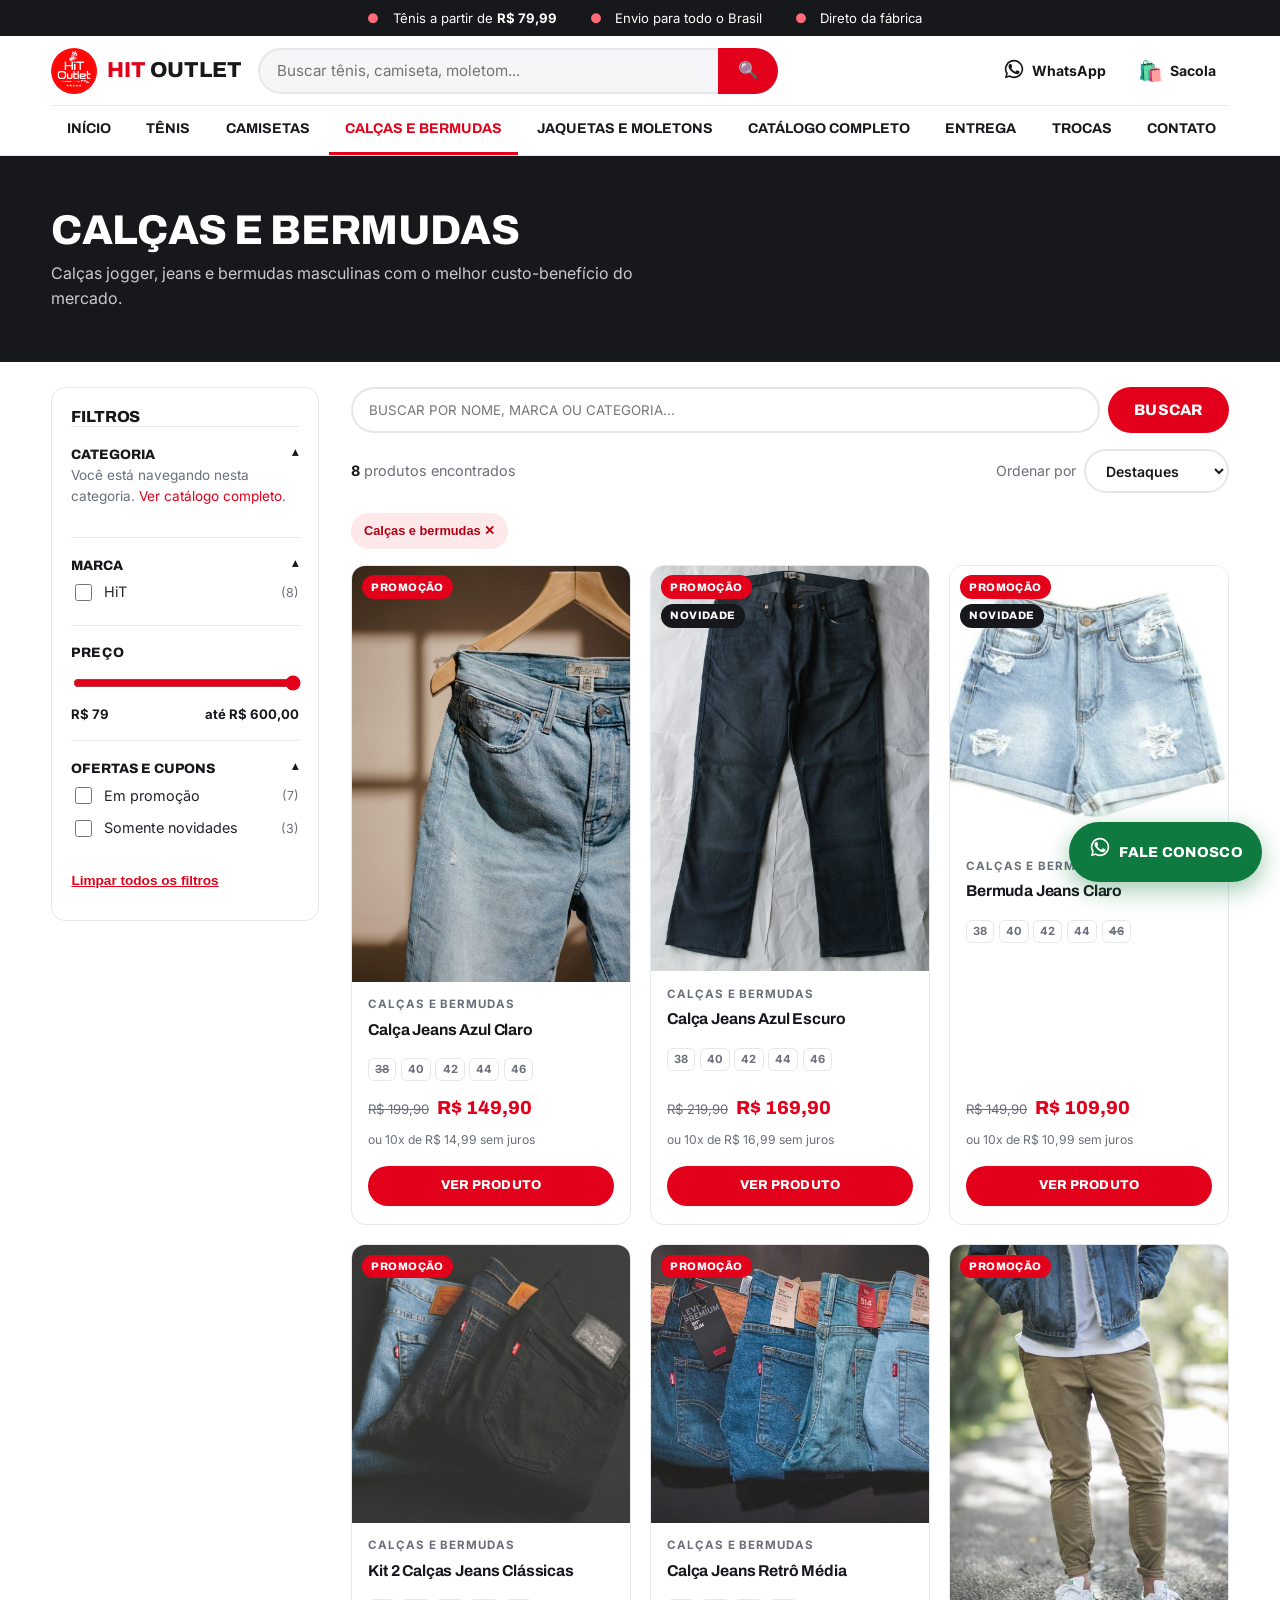
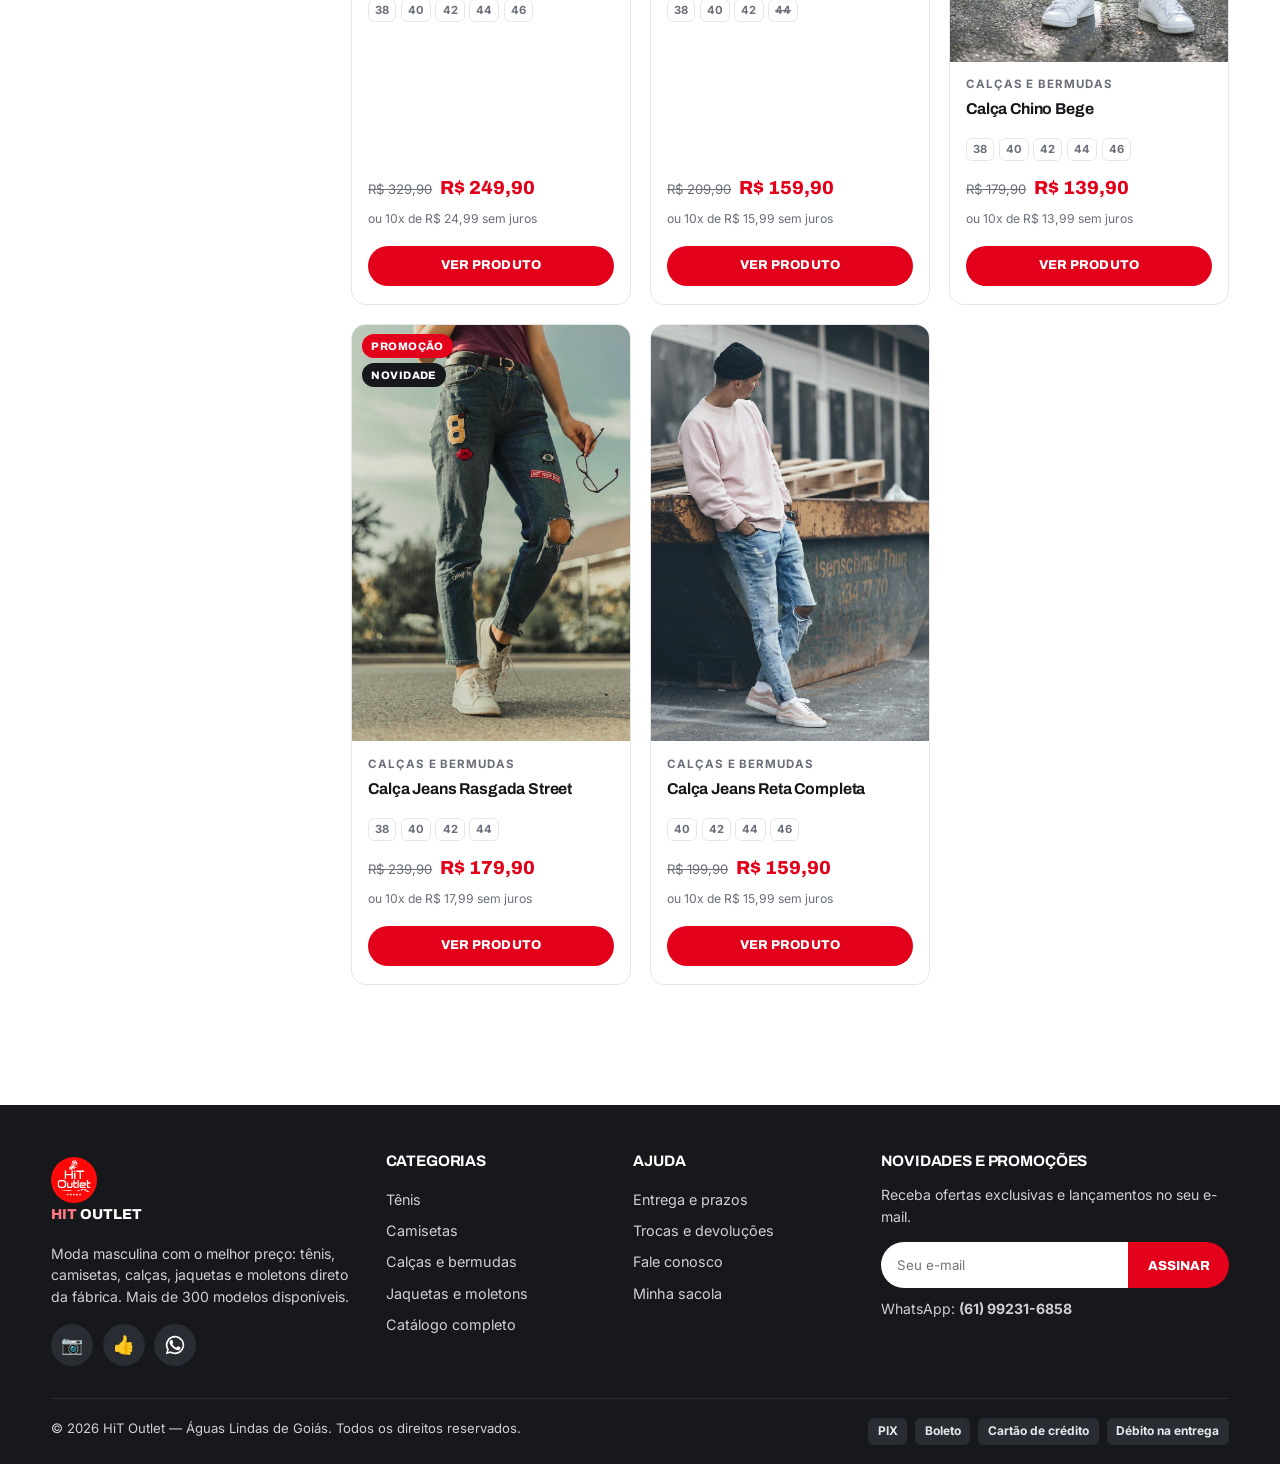
==== calcas-bermudas.html @ 2609c158 "HiT Outlet - site estatico completo (home, catalogo, produto, sacola, checkout, contenidos)" ====
﻿<!DOCTYPE html>
<html lang="pt-BR">
<head>
  <meta charset="UTF-8">
  <meta name="viewport" content="width=device-width, initial-scale=1">
  <title>Calças e bermudas — HiT Outlet</title>
  <meta name="description" content="Catálogo completo da HiT Outlet: tênis, camisetas, calças, jaquetas e moletons masculinos com preços de outlet. Filtre por categoria, marca e preço.">
  <link rel="icon" type="image/png" href="assets/img/marca/favicon.png">
  <link rel="preconnect" href="https://fonts.googleapis.com">
  <link rel="preconnect" href="https://fonts.gstatic.com" crossorigin>
  <link href="https://fonts.googleapis.com/css2?family=Archivo:wght@600;700;800;900&family=Inter:wght@400;500;600;700;800&display=swap" rel="stylesheet">
  <link rel="stylesheet" href="css/style.css">
</head>
<body data-pagina="cat-calcas" data-categoria="calcas">

  <div id="cabecalho-site"></div>

  <main>
    <div class="cabecalho-pagina">
      <div class="container">
        <h1>Calças e bermudas</h1>
        <p>Calças jogger, jeans e bermudas masculinas com o melhor custo-benefício do mercado.</p>
      </div>
    </div>

    <div class="secao" style="padding-top:1.6rem">
      <div class="container pagina-catalogo">

        <!-- ============ FILTROS ============ -->
        <aside class="filtros-coluna" id="filtros-coluna" aria-label="Filtros de produtos">
          <div class="filtros">
            <div class="linha-flex" style="justify-content:space-between">
              <h2 style="margin:0">Filtros</h2>
              <button class="btn btn-mini btn-contorno fecha-filtros" id="btn-fechar-filtros" style="display:none">✕ Fechar</button>
            </div>

            <div class="grupo-filtro">
              <button class="btn-toggle-filtro" data-alvo="filtro-categorias-wrap" aria-expanded="true">
                Categoria <span class="seta">▾</span>
              </button>
              <div class="filtro-aberto mostrar" id="filtro-categorias-wrap">
                <p class="texto-pequeno texto-suave">Você está navegando nesta categoria. <a href="catalogo.html">Ver catálogo completo</a>.</p>
              </div>
            </div>

            <div class="grupo-filtro">
              <button class="btn-toggle-filtro" data-alvo="filtro-marcas-wrap" aria-expanded="true">
                Marca <span class="seta">▾</span>
              </button>
              <div class="filtro-aberto mostrar" id="filtro-marcas-wrap">
                <div id="filtro-marcas"></div>
              </div>
            </div>

            <div class="grupo-filtro">
              <div class="titulo-grupo">Preço</div>
              <label class="somente-leitor" for="filtro-faixa">Preço máximo</label>
              <input type="range" id="filtro-faixa" min="79" max="600" step="10">
              <div class="faixa-preco-valores">
                <span>R$ 79</span>
                <span id="faixa-valor"></span>
              </div>
            </div>

            <div class="grupo-filtro">
              <button class="btn-toggle-filtro" data-alvo="filtro-cupons-wrap" aria-expanded="true">
                Ofertas e cupons <span class="seta">▾</span>
              </button>
              <div class="filtro-aberto mostrar" id="filtro-cupons-wrap">
                <div id="filtro-cupons"></div>
              </div>
            </div>

            <button class="limpar-filtros" id="btn-limpar-filtros">Limpar todos os filtros</button>
          </div>
        </aside>

        <!-- ============ RESULTADOS ============ -->
        <section>
          <form class="cupom-linha" id="form-busca-topo" style="margin:0 0 1rem" role="search">
            <label class="somente-leitor" for="busca-topo">Buscar no catálogo</label>
            <input type="search" id="busca-topo" placeholder="Buscar por nome, marca ou categoria...">
            <button class="btn btn-primario" type="submit">Buscar</button>
          </form>

          <div class="barra-catalogo">
            <span class="contagem-resultados" id="contagem-resultados"></span>
            <div class="linha-flex">
              <button class="btn btn-mini btn-contorno btn-filtros-mobile" id="btn-filtros-mobile">⚙ Filtros</button>
              <label class="seletor-ordenacao">
                Ordenar por
                <select id="ordenacao" aria-label="Ordenar produtos">
                  <option value="relevancia">Destaques</option>
                  <option value="menor-preco">Menor preço</option>
                  <option value="maior-preco">Maior preço</option>
                  <option value="novidades">Novidades</option>
                  <option value="nome">Nome (A–Z)</option>
                </select>
              </label>
            </div>
          </div>

          <div class="chips-ativos" id="chips-ativos" style="display:none"></div>
          <div class="grade-produtos" id="grade-resultados"></div>
        </section>

      </div>
    </div>
  </main>

  <footer id="rodape-site"></footer>

  <script src="assets/js/data.js"></script>
  <script src="assets/js/main.js"></script>
  <script src="assets/js/catalogo.js"></script>
  
</body>
</html>
---- css/style.css ----
/* =========================================================
   HiT Outlet — folha de estilo principal
   Identidade: vermelho vibrante (ação/oferta) + branco + grafite
   ========================================================= */

:root {
  --vermelho: #e2001a;
  --vermelho-escuro: #b30014;
  --vermelho-claro: #fde8ea;
  --grafite: #17181c;
  --grafite-2: #2a2c33;
  --texto: #23252c;
  --texto-suave: #6b6f7b;
  --linha: #e6e7eb;
  --fundo: #f6f6f8;
  --branco: #ffffff;
  --amarelo: #f5a623;
  --verde: #0e7a3f;
  --raio: 14px;
  --raio-g: 22px;
  --sombra: 0 6px 24px rgba(23, 24, 28, .08);
  --sombra-alta: 0 14px 40px rgba(23, 24, 28, .16);
  --max: 1200px;
  --fonte: 'Inter', system-ui, -apple-system, 'Segoe UI', Roboto, Arial, sans-serif;
  --fonte-titulo: 'Archivo', 'Inter', system-ui, sans-serif;
}

* { box-sizing: border-box; }

html { scroll-behavior: smooth; }

body {
  margin: 0;
  font-family: var(--fonte);
  color: var(--texto);
  background: var(--branco);
  font-size: 16px;
  line-height: 1.55;
  -webkit-font-smoothing: antialiased;
}

img { max-width: 100%; display: block; }

a { color: var(--vermelho); text-decoration: none; }
a:hover { text-decoration: underline; }

h1, h2, h3, h4 {
  font-family: var(--fonte-titulo);
  color: var(--grafite);
  line-height: 1.15;
  margin: 0 0 .5em;
  letter-spacing: -.01em;
}

h1 { font-size: clamp(1.7rem, 4vw, 2.6rem); font-weight: 800; text-transform: uppercase; }
h2 { font-size: clamp(1.3rem, 3vw, 1.8rem); font-weight: 800; text-transform: uppercase; }
h3 { font-size: 1.1rem; font-weight: 700; }

p { margin: 0 0 1em; }

.container { width: min(var(--max), 92%); margin-inline: auto; }

.somente-leitor {
  position: absolute; width: 1px; height: 1px;
  padding: 0; margin: -1px; overflow: hidden;
  clip: rect(0 0 0 0); white-space: nowrap; border: 0;
}

:focus-visible {
  outline: 3px solid var(--vermelho);
  outline-offset: 2px;
  border-radius: 4px;
}

/* ---------- botões ---------- */
.btn {
  display: inline-flex; align-items: center; justify-content: center; gap: .5rem;
  padding: .8rem 1.5rem;
  border: 2px solid transparent;
  border-radius: 999px;
  font-weight: 800;
  font-family: var(--fonte-titulo);
  font-size: .95rem;
  text-transform: uppercase;
  letter-spacing: .02em;
  cursor: pointer;
  transition: background .15s ease, color .15s ease, border-color .15s ease, transform .1s ease;
  text-decoration: none;
  min-height: 46px;
}
.btn:hover { text-decoration: none; }
.btn:active { transform: translateY(1px); }

.btn-primario { background: var(--vermelho); color: #fff; }
.btn-primario:hover { background: var(--vermelho-escuro); color: #fff; }

.btn-escuro { background: var(--grafite); color: #fff; }
.btn-escuro:hover { background: var(--grafite-2); color: #fff; }

.btn-contorno { background: transparent; color: var(--grafite); border-color: var(--grafite); }
.btn-contorno:hover { background: var(--grafite); color: #fff; }

.btn-branco { background: #fff; color: var(--grafite); }
.btn-branco:hover { background: var(--vermelho); color: #fff; }

.btn-largo { width: 100%; }

.btn-mini {
  padding: .45rem .9rem; font-size: .8rem; min-height: 40px;
}

.btn[disabled], .btn.desabilitado {
  opacity: .45; cursor: not-allowed; pointer-events: none;
}

/* ---------- faixa de avisos ---------- */
.faixa-topo {
  background: var(--grafite);
  color: #fff;
  font-size: .82rem;
  text-align: center;
  padding: .5rem 1rem;
}
.faixa-topo span { margin-inline: .6rem; }
.faixa-topo .ponto { color: #ff6b76; font-weight: 800; }

/* ---------- cabeçalho ---------- */
.cabecalho {
  position: sticky; top: 0; z-index: 60;
  background: #fff;
  border-bottom: 1px solid var(--linha);
}
.cabecalho-linha {
  display: flex; align-items: center; gap: 1rem;
  padding: .7rem 0;
}
.marca {
  display: flex; align-items: center; gap: .6rem;
  font-family: var(--fonte-titulo);
  font-weight: 800; font-size: 1.35rem;
  color: var(--grafite);
  text-transform: uppercase;
  white-space: nowrap;
  text-decoration: none;
}
.marca:hover { text-decoration: none; }
.marca img { width: 46px; height: 46px; }
.marca .marca-hit { color: var(--vermelho); }

.barra-busca {
  flex: 1;
  display: flex;
  max-width: 520px;
  position: relative;
}
.barra-busca input {
  flex: 1;
  border: 2px solid var(--linha);
  border-right: none;
  border-radius: 999px 0 0 999px;
  padding: .65rem 1.1rem;
  font-size: .95rem;
  font-family: var(--fonte);
  background: var(--fundo);
  min-height: 46px;
}
.barra-busca input:focus { outline: none; border-color: var(--grafite); background: #fff; }
.barra-busca button {
  border: none;
  background: var(--vermelho);
  color: #fff;
  border-radius: 0 999px 999px 0;
  padding: 0 1.2rem;
  cursor: pointer;
  font-size: 1.05rem;
  min-width: 52px;
}
.barra-busca button:hover { background: var(--vermelho-escuro); }

.acoes-topo { display: flex; align-items: center; gap: .4rem; margin-left: auto; }
.acao-topo {
  display: inline-flex; align-items: center; gap: .45rem;
  padding: .5rem .8rem;
  border-radius: 999px;
  color: var(--grafite);
  font-weight: 700;
  font-size: .88rem;
  text-decoration: none;
  position: relative;
  min-height: 46px;
}
.acao-topo:hover { background: var(--fundo); text-decoration: none; }
.acao-topo .icone { font-size: 1.25rem; line-height: 1; }
.badge-contador {
  position: absolute; top: 1px; right: 2px;
  background: var(--vermelho);
  color: #fff;
  font-size: .68rem;
  font-weight: 800;
  min-width: 19px; height: 19px;
  border-radius: 999px;
  display: inline-flex; align-items: center; justify-content: center;
  padding: 0 4px;
  border: 2px solid #fff;
}

.menu-principal {
  display: flex;
  gap: .2rem;
  align-items: center;
  border-top: 1px solid var(--linha);
  overflow-x: auto;
  scrollbar-width: none;
}
.menu-principal::-webkit-scrollbar { display: none; }
.menu-principal a {
  padding: .75rem 1rem;
  color: var(--grafite);
  font-family: var(--fonte-titulo);
  font-weight: 700;
  font-size: .88rem;
  text-transform: uppercase;
  white-space: nowrap;
  text-decoration: none;
  border-bottom: 3px solid transparent;
}
.menu-principal a:hover { color: var(--vermelho); }
.menu-principal a.ativo { color: var(--vermelho); border-bottom-color: var(--vermelho); }

.btn-menu-mobile { display: none; }

/* ---------- painel de sugestões ---------- */
.sugestoes-painel {
  position: absolute;
  top: calc(100% + 6px); left: 0; right: 0;
  background: #fff;
  border: 1px solid var(--linha);
  border-radius: var(--raio);
  box-shadow: var(--sombra-alta);
  overflow: hidden;
  z-index: 80;
}
.sugestoes-painel button {
  display: flex; align-items: center; gap: .8rem;
  width: 100%;
  border: none; background: none;
  padding: .6rem .9rem;
  text-align: left;
  cursor: pointer;
  font-family: var(--fonte);
  font-size: .9rem;
  border-bottom: 1px solid var(--linha);
}
.sugestoes-painel button:last-child { border-bottom: none; }
.sugestoes-painel button:hover, .sugestoes-painel button.focado { background: var(--fundo); }
.sugestoes-painel img { width: 42px; height: 42px; object-fit: cover; border-radius: 8px; }
.sugestoes-painel .sug-preco { margin-left: auto; font-weight: 800; color: var(--vermelho); }
.sugestoes-painel .sug-vazio { padding: 1rem; color: var(--texto-suave); font-size: .9rem; }

/* ---------- hero ---------- */
.hero {
  position: relative;
  background:
    linear-gradient(90deg, rgba(15,16,20,.88) 0%, rgba(15,16,20,.62) 46%, rgba(15,16,20,.15) 100%),
    url('../assets/img/banner-hero.jpg') center/cover no-repeat;
  color: #fff;
}
.hero-conteudo {
  padding: clamp(2.5rem, 7vw, 5.5rem) 0;
  max-width: 620px;
}
.hero .selo-mini {
  display: inline-flex; align-items: center; gap: .5rem;
  background: var(--vermelho);
  color: #fff;
  font-family: var(--fonte-titulo);
  font-weight: 800;
  text-transform: uppercase;
  font-size: .8rem;
  letter-spacing: .08em;
  padding: .4rem 1rem;
  border-radius: 999px;
  margin-bottom: 1.1rem;
}
.hero h1 { color: #fff; font-size: clamp(2rem, 5.5vw, 3.4rem); }
.hero h1 .grifo { color: var(--vermelho); }
.hero p { font-size: clamp(1rem, 2vw, 1.15rem); color: #e8e8ec; max-width: 48ch; }
.hero .botoes { display: flex; flex-wrap: wrap; gap: .8rem; margin-top: 1.6rem; }
.hero .dados-loja { display: flex; flex-wrap: wrap; gap: 1.6rem; margin-top: 2.2rem; }
.hero .dado strong { display: block; font-family: var(--fonte-titulo); font-size: 1.4rem; color: #fff; }
.hero .dado span { font-size: .82rem; color: #c9cad2; text-transform: uppercase; letter-spacing: .05em; }

/* ---------- seções ---------- */
.secao { padding: clamp(2.5rem, 6vw, 4.5rem) 0; }
.secao-cinza { background: var(--fundo); }
.secao-cabecalho {
  display: flex; align-items: flex-end; justify-content: space-between;
  gap: 1rem; margin-bottom: 1.8rem; flex-wrap: wrap;
}
.secao-cabecalho p { color: var(--texto-suave); margin: 0; }
.selo-titulo {
  display: inline-block;
  background: var(--vermelho-claro);
  color: var(--vermelho-escuro);
  font-family: var(--fonte-titulo);
  font-weight: 800;
  text-transform: uppercase;
  font-size: .75rem;
  letter-spacing: .1em;
  padding: .3rem .9rem;
  border-radius: 999px;
  margin-bottom: .7rem;
}

/* ---------- categorias ---------- */
.grade-categorias {
  display: grid;
  grid-template-columns: repeat(auto-fit, minmax(230px, 1fr));
  gap: 1.1rem;
}
.card-categoria {
  position: relative;
  border-radius: var(--raio-g);
  overflow: hidden;
  background: var(--grafite);
  aspect-ratio: 4/3.4;
  display: block;
  text-decoration: none;
}
.card-categoria img {
  width: 100%; height: 100%; object-fit: cover;
  opacity: .82;
  transition: transform .3s ease, opacity .3s ease;
}
.card-categoria:hover img { transform: scale(1.05); opacity: .68; text-decoration: none; }
.card-categoria .rotulo {
  position: absolute; inset: auto 0 0 0;
  padding: 1.2rem 1.1rem;
  background: linear-gradient(transparent, rgba(10,10,14,.9));
  color: #fff;
}
.card-categoria .rotulo strong {
  display: block;
  font-family: var(--fonte-titulo);
  font-size: 1.15rem;
  text-transform: uppercase;
}
.card-categoria .rotulo span { font-size: .82rem; color: #d6d7dd; }
.card-categoria .pilula {
  position: absolute; top: .9rem; left: .9rem;
  background: var(--vermelho); color: #fff;
  font-family: var(--fonte-titulo); font-weight: 800; font-size: .75rem;
  text-transform: uppercase;
  padding: .3rem .8rem; border-radius: 999px;
}

/* ---------- grade de produtos ---------- */
.grade-produtos {
  display: grid;
  grid-template-columns: repeat(auto-fill, minmax(230px, 1fr));
  gap: 1.2rem;
}
.card-produto {
  background: #fff;
  border: 1px solid var(--linha);
  border-radius: var(--raio);
  overflow: hidden;
  display: flex; flex-direction: column;
  position: relative;
  transition: box-shadow .18s ease, transform .18s ease;
}
.card-produto:hover { box-shadow: var(--sombra); transform: translateY(-3px); }
.card-produto .midia {
  position: relative;
  background: #f1f1f4;
  aspect-ratio: 1/1;
}
.card-produto .midia img {
  width: 100%; height: 100%; object-fit: cover;
}
.card-produto .etiquetas {
  position: absolute; top: .6rem; left: .6rem;
  display: flex; flex-direction: column; gap: .3rem;
  z-index: 2;
}
.etiqueta {
  font-family: var(--fonte-titulo);
  font-weight: 800;
  font-size: .68rem;
  text-transform: uppercase;
  letter-spacing: .04em;
  padding: .22rem .6rem;
  border-radius: 999px;
  color: #fff;
  width: fit-content;
}
.etiqueta-promo { background: var(--vermelho); }
.etiqueta-novo { background: var(--grafite); }
.etiqueta-destaque { background: var(--amarelo); color: var(--grafite); }
.etiqueta-esgotado { background: #5f636b; }

.card-produto .corpo { padding: .9rem 1rem 1.1rem; display: flex; flex-direction: column; gap: .35rem; flex: 1; }
.card-produto .marca-p { font-size: .72rem; text-transform: uppercase; letter-spacing: .08em; color: var(--texto-suave); font-weight: 700; }
.card-produto .nome {
  font-family: var(--fonte-titulo); font-weight: 700; font-size: .98rem;
  color: var(--grafite); line-height: 1.3;
}
.card-produto .nome a { color: inherit; text-decoration: none; }
.card-produto .nome a:hover { color: var(--vermelho); }
.card-produto .precos { margin-top: auto; padding-top: .4rem; display: flex; align-items: baseline; gap: .5rem; flex-wrap: wrap; }
.preco-antigo { font-size: .82rem; color: var(--texto-suave); text-decoration: line-through; }
.preco-atual { font-family: var(--fonte-titulo); font-weight: 800; font-size: 1.18rem; color: var(--grafite); }
.preco-atual.vermelho { color: var(--vermelho); }
.preco-parcela { font-size: .76rem; color: var(--texto-suave); width: 100%; }
.card-produto .rodape-card { margin-top: .7rem; display: flex; gap: .5rem; }
.card-produto .tamanhos-mini { display: flex; flex-wrap: wrap; gap: .28rem; margin-top: .3rem; }
.tamanho-mini {
  font-size: .7rem; font-weight: 700;
  border: 1px solid var(--linha);
  border-radius: 6px;
  padding: .12rem .38rem;
  color: var(--texto-suave);
}
.tamanho-mini.esgotado { text-decoration: line-through; color: #71757f; opacity: 1; }

/* ---------- grade responsiva com coluna de filtros ---------- */
.pagina-catalogo { display: grid; grid-template-columns: 268px 1fr; gap: 2rem; align-items: start; }

/* ---------- filtros ---------- */
.filtros {
  background: #fff;
  border: 1px solid var(--linha);
  border-radius: var(--raio);
  padding: 1.2rem;
  position: sticky; top: 130px;
}
.filtros h2 { font-size: 1rem; margin-bottom: 1rem; }
.grupo-filtro { border-top: 1px solid var(--linha); padding: 1rem 0; }
.grupo-filtro:first-of-type { border-top: none; padding-top: 0; }
.grupo-filtro legend, .grupo-filtro .titulo-grupo {
  font-family: var(--fonte-titulo); font-weight: 800; font-size: .85rem;
  text-transform: uppercase; letter-spacing: .04em;
  color: var(--grafite);
  margin-bottom: .6rem; padding: 0;
  border: none;
}
.opcao-filtro {
  display: flex; align-items: center; gap: .55rem;
  padding: .3rem 0;
  font-size: .9rem;
  cursor: pointer;
  min-height: 32px;
}
.opcao-filtro input { width: 17px; height: 17px; accent-color: var(--vermelho); cursor: pointer; }
.opcao-filtro .cont { margin-left: auto; font-size: .78rem; color: var(--texto-suave); }
.filtro-aberto { display: none; }
.filtro-aberto.mostrar { display: block; }
.btn-toggle-filtro {
  display: flex; align-items: center; justify-content: space-between;
  width: 100%; background: none; border: none;
  font-family: var(--fonte-titulo); font-weight: 800; font-size: .85rem;
  text-transform: uppercase; color: var(--grafite);
  cursor: pointer; padding: .2rem 0;
}
.btn-toggle-filtro .seta { transition: transform .2s; }
.btn-toggle-filtro[aria-expanded="true"] .seta { transform: rotate(180deg); }

.faixa-preco-valores { display: flex; justify-content: space-between; font-size: .82rem; font-weight: 700; color: var(--grafite); margin-top: .4rem; }
input[type="range"] { width: 100%; accent-color: var(--vermelho); }

.limpar-filtros {
  background: none; border: none; color: var(--vermelho);
  font-weight: 700; font-size: .85rem; cursor: pointer;
  padding: .4rem 0; text-decoration: underline; min-height: 40px;
}

.barra-catalogo {
  display: flex; align-items: center; justify-content: space-between;
  gap: 1rem; margin-bottom: 1.2rem; flex-wrap: wrap;
}
.contagem-resultados { color: var(--texto-suave); font-size: .9rem; }
.contagem-resultados strong { color: var(--grafite); }
.seletor-ordenacao {
  display: flex; align-items: center; gap: .5rem;
  font-size: .88rem; color: var(--texto-suave);
}
.seletor-ordenacao select {
  border: 2px solid var(--linha); border-radius: 999px;
  padding: .5rem 1rem; font-family: var(--fonte); font-size: .88rem;
  background: #fff; cursor: pointer; min-height: 44px; color: var(--grafite); font-weight: 600;
}
.seletor-ordenacao select:focus { outline: none; border-color: var(--grafite); }

.btn-filtros-mobile { display: none; }

.chips-ativos { display: flex; flex-wrap: wrap; gap: .5rem; margin-bottom: 1rem; }
.chip-filtro {
  display: inline-flex; align-items: center; gap: .4rem;
  background: var(--vermelho-claro); color: var(--vermelho-escuro);
  border: none; border-radius: 999px;
  font-size: .8rem; font-weight: 700;
  padding: .35rem .8rem; cursor: pointer;
  min-height: 36px;
}

.vazio-estado {
  text-align: center;
  padding: 3.5rem 1rem;
  border: 2px dashed var(--linha);
  border-radius: var(--raio-g);
  color: var(--texto-suave);
}
.vazio-estado .icone { font-size: 2.6rem; margin-bottom: .6rem; }
.vazio-estado h3 { color: var(--grafite); }

/* ---------- página do produto ---------- */
.pagina-produto { display: grid; grid-template-columns: 1fr 1fr; gap: 2.6rem; align-items: start; }
.galeria-produto .foto-principal {
  border-radius: var(--raio-g);
  overflow: hidden;
  background: #f1f1f4;
  aspect-ratio: 1/1;
}
.galeria-produto .foto-principal img { width: 100%; height: 100%; object-fit: cover; }
.miniaturas { display: flex; gap: .6rem; margin-top: .7rem; flex-wrap: wrap; }
.miniatura {
  width: 76px; height: 76px;
  border-radius: 10px;
  overflow: hidden;
  border: 2px solid var(--linha);
  padding: 0; cursor: pointer; background: #f1f1f4;
}
.miniatura img { width: 100%; height: 100%; object-fit: cover; }
.miniatura.ativa { border-color: var(--vermelho); }

.info-produto .marca-p { font-size: .78rem; text-transform: uppercase; letter-spacing: .1em; color: var(--vermelho); font-weight: 800; }
.info-produto h1 { font-size: clamp(1.4rem, 3vw, 2rem); margin-top: .3rem; }
.info-produto .resumo { color: var(--texto-suave); }

.bloco-preco { background: var(--fundo); border-radius: var(--raio); padding: 1.1rem 1.2rem; margin: 1.2rem 0; }
.bloco-preco .linha-preco { display: flex; align-items: baseline; gap: .7rem; flex-wrap: wrap; }
.bloco-preco .preco-atual { font-size: 1.9rem; }
.bloco-preco .preco-parcela { margin-top: .2rem; }
.bloco-preco .selo-pix {
  display: inline-flex; align-items: center; gap: .4rem;
  margin-top: .6rem;
  background: #fff; border: 1px solid var(--linha);
  border-radius: 999px; padding: .3rem .8rem;
  font-size: .8rem; font-weight: 700; color: var(--verde);
}

.cores-opcoes { display: flex; gap: .5rem; flex-wrap: wrap; margin: .8rem 0 1.2rem; }
.cor-opcao {
  border: 2px solid var(--linha);
  background: #fff;
  border-radius: 999px;
  padding: .45rem 1rem;
  font-family: var(--fonte); font-size: .85rem; font-weight: 700;
  cursor: pointer; color: var(--grafite);
  min-height: 42px;
}
.cor-opcao.ativa { border-color: var(--vermelho); color: var(--vermelho-escuro); background: var(--vermelho-claro); }

.tamanhos-grade { display: flex; gap: .5rem; flex-wrap: wrap; margin: .6rem 0 1rem; }
.btn-tamanho {
  min-width: 54px;
  padding: .6rem .8rem;
  border: 2px solid var(--linha);
  background: #fff;
  border-radius: 10px;
  font-family: var(--fonte-titulo); font-weight: 700; font-size: .92rem;
  cursor: pointer; color: var(--grafite);
  min-height: 46px;
}
.btn-tamanho:hover:not(.esgotado) { border-color: var(--grafite); }
.btn-tamanho.ativa { background: var(--grafite); border-color: var(--grafite); color: #fff; }
.btn-tamanho.esgotado { color: #b6b8c0; text-decoration: line-through; cursor: not-allowed; background: var(--fundo); }

.aviso-tamanho { color: var(--vermelho); font-size: .85rem; font-weight: 700; min-height: 1.2em; }

.linha-compra { display: flex; gap: .8rem; align-items: stretch; margin-top: 1.2rem; flex-wrap: wrap; }
.qtd-controle {
  display: inline-flex; align-items: center;
  border: 2px solid var(--linha); border-radius: 999px;
  overflow: hidden;
}
.qtd-controle button {
  border: none; background: #fff; cursor: pointer;
  width: 44px; height: 100%; font-size: 1.15rem; font-weight: 700; color: var(--grafite);
}
.qtd-controle button:hover { background: var(--fundo); }
.qtd-controle input {
  width: 46px; border: none; text-align: center;
  font-family: var(--fonte-titulo); font-weight: 800; font-size: 1rem;
  -moz-appearance: textfield;
}
.qtd-controle input::-webkit-outer-spin-button,
.qtd-controle input::-webkit-inner-spin-button { -webkit-appearance: none; margin: 0; }

.linha-compra .btn-primario { flex: 1; min-width: 200px; }

.selos-confianca { display: grid; grid-template-columns: repeat(auto-fit, minmax(150px, 1fr)); gap: .8rem; margin-top: 1.6rem; }
.selos-confianca .selo-info {
  display: flex; align-items: center; gap: .6rem;
  background: var(--fundo); border-radius: var(--raio);
  padding: .7rem .9rem; font-size: .82rem; font-weight: 600; color: var(--grafite);
}
.selos-confianca .icone { font-size: 1.3rem; }

.abas-detalhes { margin-top: 2.4rem; }
.abas-cabecalho { display: flex; gap: .3rem; border-bottom: 2px solid var(--linha); flex-wrap: wrap; }
.aba-btn {
  background: none; border: none;
  font-family: var(--fonte-titulo); font-weight: 800; font-size: .9rem;
  text-transform: uppercase; color: var(--texto-suave);
  padding: .8rem 1.1rem; cursor: pointer;
  border-bottom: 3px solid transparent; margin-bottom: -2px;
  min-height: 46px;
}
.aba-btn.ativa { color: var(--vermelho); border-bottom-color: var(--vermelho); }
.conteudo-aba { padding: 1.4rem 0; }
.conteudo-aba ul { padding-left: 1.2rem; }
.conteudo-aba li { margin-bottom: .4rem; }

/* ---------- sacola ---------- */
.pagina-sacola { display: grid; grid-template-columns: 1fr 360px; gap: 2rem; align-items: start; }

.item-sacola {
  display: grid;
  grid-template-columns: 96px 1fr auto;
  gap: 1rem;
  padding: 1.1rem 0;
  border-bottom: 1px solid var(--linha);
  align-items: center;
}
.item-sacola .foto { border-radius: 10px; overflow: hidden; background: #f1f1f4; aspect-ratio: 1/1; }
.item-sacola .foto img { width: 100%; height: 100%; object-fit: cover; }
.item-sacola .info h3 { font-size: 1rem; margin-bottom: .2rem; }
.item-sacola .info h3 a { color: var(--grafite); text-decoration: none; }
.item-sacola .info h3 a:hover { color: var(--vermelho); }
.item-sacola .variantes { font-size: .84rem; color: var(--texto-suave); }
.item-sacola .coluna-direita { display: flex; flex-direction: column; align-items: flex-end; gap: .5rem; }
.item-sacola .subtotal { font-family: var(--fonte-titulo); font-weight: 800; font-size: 1.1rem; color: var(--grafite); }
.btn-remover { background: none; border: none; color: var(--texto-suave); font-size: .82rem; cursor: pointer; text-decoration: underline; padding: .3rem; min-height: 40px; font-family: var(--fonte); }
.btn-remover:hover { color: var(--vermelho); }

.qtd-controle-mini { transform: scale(.92); transform-origin: right center; }

.cupom-linha { display: flex; gap: .5rem; margin-top: 1rem; }
.cupom-linha input {
  flex: 1; border: 2px solid var(--linha); border-radius: 999px;
  padding: .6rem 1rem; font-family: var(--fonte); text-transform: uppercase; min-height: 46px;
}
.cupom-linha input:focus { outline: none; border-color: var(--grafite); }
.aviso-cupom { font-size: .85rem; margin-top: .5rem; font-weight: 600; }
.aviso-cupom.ok { color: var(--verde); }
.aviso-cupom.erro { color: var(--vermelho); }

.resumo-pedido {
  background: var(--fundo);
  border-radius: var(--raio-g);
  padding: 1.4rem;
  position: sticky; top: 130px;
}
.resumo-pedido h2 { font-size: 1.1rem; }
.resumo-linha { display: flex; justify-content: space-between; padding: .45rem 0; font-size: .93rem; }
.resumo-linha span:first-child { color: var(--texto-suave); }
.resumo-linha strong { color: var(--grafite); }
.resumo-linha.desconto { color: var(--verde); }
.resumo-linha.desconto span, .resumo-linha.desconto strong { color: var(--verde); }
.resumo-total {
  display: flex; justify-content: space-between; align-items: baseline;
  border-top: 2px solid var(--linha);
  margin-top: .7rem; padding-top: .9rem;
  font-family: var(--fonte-titulo);
}
.resumo-total .rotulo { font-size: .95rem; text-transform: uppercase; color: var(--texto-suave); }
.resumo-total .valor { font-size: 1.6rem; font-weight: 800; color: var(--vermelho); }
.frete-calculado { font-size: .84rem; color: var(--texto-suave); margin-top: .6rem; min-height: 1.2em; }
.frete-calculado.ok { color: var(--verde); font-weight: 700; }

.campo-frete { display: flex; gap: .5rem; margin-top: 1rem; }
.campo-frete input {
  flex: 1; border: 2px solid var(--linha); border-radius: 999px;
  padding: .6rem 1rem; font-family: var(--fonte); min-height: 46px;
}
.campo-frete input:focus { outline: none; border-color: var(--grafite); }

.aviso-estoque {
  background: var(--vermelho-claro); color: var(--vermelho-escuro);
  border-radius: 10px; padding: .7rem 1rem; font-size: .88rem; font-weight: 600;
  margin-top: 1rem;
}

/* ---------- checkout ---------- */
.barra-progresso { display: flex; gap: .4rem; margin: 1.4rem 0 2rem; flex-wrap: wrap; }
.passo {
  flex: 1; min-width: 150px;
  display: flex; align-items: center; gap: .6rem;
  padding: .7rem .9rem;
  border-radius: var(--raio);
  background: var(--fundo);
  color: var(--texto-suave);
  font-size: .85rem; font-weight: 700;
}
.passo .numero {
  width: 30px; height: 30px; border-radius: 999px;
  background: #d8d9de; color: #fff;
  display: inline-flex; align-items: center; justify-content: center;
  font-family: var(--fonte-titulo); font-weight: 800; font-size: .9rem;
  flex-shrink: 0;
}
.passo.ativo { background: var(--grafite); color: #fff; }
.passo.ativo .numero { background: var(--vermelho); }
.passo.concluido .numero { background: var(--verde); }
.passo.concluido { color: var(--grafite); }

.pagina-checkout { display: grid; grid-template-columns: 1fr 360px; gap: 2rem; align-items: start; }

.form-grade { display: grid; grid-template-columns: repeat(2, 1fr); gap: 1rem; }
.campo { display: flex; flex-direction: column; gap: .35rem; }
.campo.col-2 { grid-column: span 2; }
.campo label { font-size: .85rem; font-weight: 700; color: var(--grafite); }
.campo label .obrig { color: var(--vermelho); }
.campo input, .campo select, .campo textarea {
  border: 2px solid var(--linha);
  border-radius: 10px;
  padding: .7rem .9rem;
  font-family: var(--fonte); font-size: .95rem;
  background: #fff; color: var(--texto);
  min-height: 46px;
}
.campo input:focus, .campo select:focus, .campo textarea:focus { outline: none; border-color: var(--grafite); }
.campo .erro-campo { color: var(--vermelho); font-size: .78rem; font-weight: 600; display: none; }
.campo.invalido input, .campo.invalido select { border-color: var(--vermelho); background: #fff5f6; }
.campo.invalido .erro-campo { display: block; }

.opcoes-entrega { display: grid; gap: .7rem; margin-top: .6rem; }
.opcao-entrega {
  display: flex; align-items: center; gap: .8rem;
  border: 2px solid var(--linha); border-radius: var(--raio);
  padding: .9rem 1rem; cursor: pointer;
}
.opcao-entrega:has(input:checked) { border-color: var(--vermelho); background: #fff7f8; }
.opcao-entrega input { accent-color: var(--vermelho); width: 18px; height: 18px; }
.opcao-entrega .texto strong { display: block; font-size: .95rem; color: var(--grafite); }
.opcao-entrega .texto span { font-size: .82rem; color: var(--texto-suave); }
.opcao-entrega .preco-o { margin-left: auto; font-family: var(--fonte-titulo); font-weight: 800; color: var(--grafite); }

.blocos-pagamento { display: grid; gap: .7rem; margin-top: .6rem; }
.opcao-pagamento {
  display: flex; align-items: center; gap: .8rem;
  border: 2px solid var(--linha); border-radius: var(--raio);
  padding: .9rem 1rem; cursor: pointer;
}
.opcao-pagamento:has(input:checked) { border-color: var(--vermelho); background: #fff7f8; }
.opcao-pagamento input { accent-color: var(--vermelho); width: 18px; height: 18px; }
.opcao-pagamento .icone { font-size: 1.3rem; }
.opcao-pagamento .texto strong { display: block; font-size: .95rem; }
.opcao-pagamento .texto span { font-size: .82rem; color: var(--texto-suave); }
.pagamento-detalhe {
  background: var(--fundo); border-radius: var(--raio);
  padding: 1rem; margin-top: .7rem; font-size: .9rem;
}
.pagamento-detalhe .pix-chave {
  font-family: var(--fonte-titulo); font-weight: 800;
  background: #fff; border: 2px dashed var(--linha);
  border-radius: 10px; padding: .7rem; margin: .5rem 0;
  word-break: break-all; font-size: .88rem;
}
.dados-revisao { background: var(--fundo); border-radius: var(--raio); padding: 1.1rem 1.2rem; margin-bottom: 1rem; }
.dados-revisao h3 { font-size: .95rem; display: flex; justify-content: space-between; align-items: center; }
.dados-revisao h3 button { background: none; border: none; color: var(--vermelho); font-size: .8rem; font-weight: 700; cursor: pointer; text-decoration: underline; font-family: var(--fonte); }
.dados-revisao p { margin: 0; font-size: .9rem; color: var(--texto-suave); }
.novo-item-sacola { display: flex; gap: .8rem; align-items: center; padding: .6rem 0; border-bottom: 1px solid var(--linha); font-size: .9rem; }
.novo-item-sacola:last-child { border-bottom: none; }
.novo-item-sacola img { width: 48px; height: 48px; border-radius: 8px; object-fit: cover; background: #f1f1f4; }
.novo-item-sacola .qi { margin-left: auto; font-weight: 700; white-space: nowrap; }
.aceite-termos { display: flex; gap: .6rem; align-items: flex-start; font-size: .88rem; margin: 1.1rem 0; }
.aceite-termos input { margin-top: .25rem; width: 18px; height: 18px; accent-color: var(--vermelho); }

.navegacao-checkout { display: flex; gap: .8rem; margin-top: 1.6rem; flex-wrap: wrap; }
.navegacao-checkout .btn { flex: 1; min-width: 160px; }

/* ---------- confirmação ---------- */
.cartao-confirmacao {
  max-width: 640px; margin: 0 auto;
  text-align: center;
  background: #fff;
  border: 1px solid var(--linha);
  border-radius: var(--raio-g);
  box-shadow: var(--sombra);
  padding: clamp(1.8rem, 5vw, 3rem);
}
.selo-sucesso {
  width: 92px; height: 92px;
  border-radius: 999px;
  background: var(--verde);
  color: #fff;
  display: inline-flex; align-items: center; justify-content: center;
  font-size: 2.6rem;
  margin-bottom: 1.2rem;
}
.cartao-confirmacao .codigo-pedido {
  display: inline-block;
  background: var(--fundo);
  border: 2px dashed var(--linha);
  border-radius: 10px;
  padding: .6rem 1.4rem;
  font-family: var(--fonte-titulo); font-weight: 800; font-size: 1.1rem;
  margin: .8rem 0 1.4rem;
  letter-spacing: .06em;
}
.lista-confirmacao { text-align: left; background: var(--fundo); border-radius: var(--raio); padding: 1.1rem 1.3rem; margin: 1.2rem 0; }
.lista-confirmacao div { display: flex; justify-content: space-between; gap: 1rem; padding: .4rem 0; font-size: .92rem; border-bottom: 1px solid var(--linha); }
.lista-confirmacao div:last-child { border-bottom: none; }
.lista-confirmacao span { color: var(--texto-suave); }
.botoes-confirmacao { display: flex; gap: .8rem; justify-content: center; flex-wrap: wrap; margin-top: 1.4rem; }

/* ---------- páginas de conteúdo ---------- */
.cabecalho-pagina {
  background: var(--grafite);
  color: #fff;
  padding: clamp(2rem, 5vw, 3.2rem) 0;
}
.cabecalho-pagina h1 { color: #fff; margin: 0; }
.cabecalho-pagina p { color: #c9cad2; margin: .4rem 0 0; max-width: 60ch; }

.conteudo-pagina { padding: clamp(2rem, 5vw, 3.4rem) 0; }
.conteudo-pagina p a, .conteudo-pagina li a { text-decoration: underline; font-weight: 600; }
.conteudo-pagina h2 { margin-top: 1.8rem; font-size: 1.25rem; }
.conteudo-pagina h3 { margin-top: 1.4rem; }
.conteudo-pagina ul { padding-left: 1.2rem; }
.conteudo-pagina li { margin-bottom: .45rem; }

.grade-informacao { display: grid; grid-template-columns: repeat(auto-fit, minmax(260px, 1fr)); gap: 1.2rem; margin: 1.6rem 0; }
.cartao-info { background: var(--fundo); border-radius: var(--raio); padding: 1.3rem; }
.cartao-info .icone { font-size: 1.8rem; margin-bottom: .5rem; }
.cartao-info h3 { margin-bottom: .35rem; }
.cartao-info p { font-size: .9rem; color: var(--texto-suave); margin: 0; }

.tabela-simples { width: 100%; border-collapse: collapse; margin: 1rem 0; font-size: .92rem; }
.tabela-simples th, .tabela-simples td { border: 1px solid var(--linha); padding: .7rem .9rem; text-align: left; }
.tabela-simples th { background: var(--fundo); font-family: var(--fonte-titulo); text-transform: uppercase; font-size: .8rem; letter-spacing: .04em; }

.passos-troca { counter-reset: passo; display: grid; gap: 1rem; margin: 1.4rem 0; padding: 0; list-style: none; }
.passos-troca li {
  counter-increment: passo;
  display: flex; gap: 1rem; align-items: flex-start;
  background: var(--fundo); border-radius: var(--raio); padding: 1.1rem 1.2rem;
}
.passos-troca li::before {
  content: counter(passo);
  width: 38px; height: 38px; border-radius: 999px;
  background: var(--vermelho); color: #fff;
  font-family: var(--fonte-titulo); font-weight: 800;
  display: inline-flex; align-items: center; justify-content: center;
  flex-shrink: 0;
}

/* ---------- faixa de marcas / campanha ---------- */
.faixa-campanha {
  background: var(--grafite);
  border-radius: var(--raio-g);
  overflow: hidden;
  display: grid;
  grid-template-columns: 1.1fr 1fr;
  align-items: stretch;
  color: #fff;
}
.faixa-campanha .texto { padding: clamp(1.6rem, 4vw, 3rem); align-self: center; }
.faixa-campanha h2 { color: #fff; }
.faixa-campanha p { color: #c9cad2; }
.faixa-campanha .imagem { min-height: 260px; }
.faixa-campanha .imagem img { width: 100%; height: 100%; object-fit: cover; }

/* ---------- contatos ---------- */
.grade-contatos { display: grid; grid-template-columns: repeat(auto-fit, minmax(240px, 1fr)); gap: 1rem; }
.cartao-contato {
  display: flex; align-items: center; gap: 1rem;
  background: #fff; border: 1px solid var(--linha);
  border-radius: var(--raio); padding: 1.2rem;
  text-decoration: none; color: var(--grafite);
  transition: box-shadow .15s ease, border-color .15s ease;
}
.cartao-contato:hover { box-shadow: var(--sombra); border-color: var(--vermelho); text-decoration: none; }
.cartao-contato .icone {
  width: 52px; height: 52px; border-radius: 999px;
  display: inline-flex; align-items: center; justify-content: center;
  font-size: 1.5rem; flex-shrink: 0;
}
.cartao-contato strong { display: block; font-family: var(--fonte-titulo); }
.cartao-contato span { font-size: .86rem; color: var(--texto-suave); }
.icone-whatsapp { background: #e3f7ec; }
.icone-instagram { background: #fbeaf3; }
.icone-facebook { background: #e8f0fe; }
.icone-mapa { background: var(--vermelho-claro); }

/* ---------- rodapé ---------- */
.rodape { background: var(--grafite); color: #cfd0d6; margin-top: 3rem; }
.rodape-grade {
  display: grid;
  grid-template-columns: 1.4fr 1fr 1fr 1.2fr;
  gap: 2rem;
  padding: 3rem 0 2rem;
}
.rodape h4 { color: #fff; font-size: .95rem; text-transform: uppercase; margin-bottom: .9rem; }
.rodape a { color: #cfd0d6; display: block; padding: .28rem 0; font-size: .9rem; text-decoration: none; }
.rodape a:hover { color: #fff; }
.rodape .marca { color: #fff; margin-bottom: .8rem; }
.rodape p { font-size: .88rem; }
.rodape .sobre p { max-width: 34ch; }
.social-rodape { display: flex; gap: .6rem; margin-top: 1rem; }
.social-rodape a {
  width: 42px; height: 42px; border-radius: 999px;
  background: var(--grafite-2);
  display: inline-flex; align-items: center; justify-content: center;
  font-size: 1.1rem; color: #fff;
}
.social-rodape a:hover { background: var(--vermelho); }
.form-newsletter { display: flex; margin-top: .7rem; }
.form-newsletter input {
  flex: 1; border: none; border-radius: 999px 0 0 999px;
  padding: .65rem 1rem; font-family: var(--fonte); min-height: 46px;
}
.form-newsletter input:focus { outline: 2px solid var(--vermelho); }
.form-newsletter button {
  border: none; background: var(--vermelho); color: #fff;
  border-radius: 0 999px 999px 0; padding: 0 1.2rem; cursor: pointer;
  font-family: var(--fonte-titulo); font-weight: 800; text-transform: uppercase; font-size: .82rem;
}
.form-newsletter button:hover { background: var(--vermelho-escuro); }
.rodape-base {
  border-top: 1px solid var(--grafite-2);
  padding: 1.2rem 0;
  display: flex; justify-content: space-between; gap: 1rem; flex-wrap: wrap;
  font-size: .82rem;
}
.pagamentos-badge { display: flex; gap: .5rem; flex-wrap: wrap; }
.pagamentos-badge span {
  background: var(--grafite-2); border-radius: 6px;
  padding: .25rem .6rem; font-size: .75rem; font-weight: 700; color: #e6e7eb;
}

/* ---------- botão flutuante WhatsApp ---------- */
.btn-whatsapp {
  position: fixed; right: 18px; bottom: 18px; z-index: 90;
  display: inline-flex; align-items: center; gap: .55rem;
  background: var(--verde); color: #fff;
  font-family: var(--fonte-titulo); font-weight: 800; font-size: .9rem;
  padding: .8rem 1.2rem; border-radius: 999px;
  box-shadow: 0 8px 24px rgba(14, 122, 63, .4);
  text-decoration: none;
  text-transform: uppercase; letter-spacing: .02em;
}
.btn-whatsapp:hover { background: #0a5c2f; color: #fff; text-decoration: none; }
.btn-whatsapp .icone { font-size: 1.4rem; }

/* ---------- avisos toast ---------- */
.toast {
  position: fixed; left: 50%; bottom: 26px; transform: translateX(-50%) translateY(20px);
  background: var(--grafite); color: #fff;
  padding: .9rem 1.5rem; border-radius: 999px;
  font-weight: 700; font-size: .92rem;
  box-shadow: var(--sombra-alta);
  opacity: 0; pointer-events: none;
  transition: opacity .25s ease, transform .25s ease;
  z-index: 120;
  display: flex; align-items: center; gap: .6rem;
  max-width: 92vw;
}
.toast.mostrar { opacity: 1; transform: translateX(-50%) translateY(0); }
.toast .icone { color: #4ade80; font-size: 1.1rem; }

/* ---------- utilidades ---------- */
.texto-vermelho { color: var(--vermelho); }
/* vermelho acessível sobre fundos escuros (grafite) */
.faixa-campanha .texto-vermelho, .rodape .marca-hit, .cabecalho-pagina .texto-vermelho { color: #ff7a85; }
.texto-suave { color: var(--texto-suave); }
.texto-pequeno { font-size: .85rem; }
.mt-1 { margin-top: .6rem; } .mt-2 { margin-top: 1.2rem; } .mt-3 { margin-top: 2rem; }
.mb-0 { margin-bottom: 0; }
.centralizado { text-align: center; }
.linha-flex { display: flex; gap: .8rem; flex-wrap: wrap; align-items: center; }

/* =========================================================
   RESPONSIVO
   ========================================================= */
@media (max-width: 1024px) {
  .pagina-catalogo { grid-template-columns: 1fr; }
  .filtros-coluna {
    position: fixed; inset: 0 auto 0 0; width: min(340px, 88vw);
    background: #fff; z-index: 200; overflow-y: auto;
    padding: 1.4rem; box-shadow: var(--sombra-alta);
    transform: translateX(-100%); transition: transform .25s ease;
  }
  .filtros-coluna.aberto { transform: translateX(0); }
  .filtros { position: static; border: none; padding: 0; }
  .btn-filtros-mobile { display: inline-flex; }
  .fecha-filtros { display: inline-flex !important; }
  .pagina-produto { grid-template-columns: 1fr; }
  .pagina-sacola, .pagina-checkout { grid-template-columns: 1fr; }
  .resumo-pedido { position: static; }
  .rodape-grade { grid-template-columns: 1fr 1fr; }
  .faixa-campanha { grid-template-columns: 1fr; }
}

@media (min-width: 1025px) {
  .fecha-filtros { display: none; }
}

@media (max-width: 760px) {
  .faixa-topo { font-size: .74rem; }
  .faixa-topo .esconder-mobile { display: none; }
  .cabecalho-linha { flex-wrap: wrap; }
  .marca { font-size: 1.15rem; order: 1; }
  .marca img { width: 38px; height: 38px; }
  .acoes-topo { order: 2; }
  .btn-menu-mobile {
    display: inline-flex; order: 2;
    background: none; border: none; font-size: 1.5rem; cursor: pointer;
    color: var(--grafite); padding: .4rem; margin-left: auto; min-height: 46px; min-width: 46px;
  }
  .barra-busca { order: 3; flex-basis: 100%; max-width: none; margin-top: .4rem; }
  .menu-principal {
    display: none;
    flex-direction: column;
    position: absolute; top: 100%; left: 0; right: 0;
    background: #fff; border-bottom: 1px solid var(--linha);
    box-shadow: var(--sombra);
    padding: .4rem 0;
  }
  .menu-principal.aberto { display: flex; }
  .menu-principal a { border-bottom: none; border-left: 3px solid transparent; padding: .9rem 1.2rem; width: 100%; }
  .menu-principal a.ativo { border-left-color: var(--vermelho); background: var(--fundo); }
  .acao-topo .rotulo-acao { display: none; }
  .hero .botoes .btn { width: 100%; }
  .grade-produtos { grid-template-columns: repeat(2, 1fr); gap: .8rem; }
  .card-produto .corpo { padding: .7rem .7rem .9rem; }
  .card-produto .nome { font-size: .86rem; }
  .preco-atual { font-size: 1.02rem; }
  .item-sacola { grid-template-columns: 72px 1fr; }
  .item-sacola .coluna-direita { grid-column: 1 / -1; flex-direction: row; justify-content: space-between; align-items: center; }
  .form-grade { grid-template-columns: 1fr; }
  .campo.col-2 { grid-column: span 1; }
  .rodape-grade { grid-template-columns: 1fr; gap: 1.4rem; }
  .passo { min-width: 100%; }
  .btn-whatsapp .rotulo { display: none; }
  .btn-whatsapp { padding: .9rem; }
  .btn-whatsapp .icone { font-size: 1.7rem; }
  .selos-confianca { grid-template-columns: 1fr 1fr; }
}

@media (max-width: 420px) {
  .grade-produtos { grid-template-columns: 1fr 1fr; }
  .miniatura { width: 60px; height: 60px; }
}

@media (prefers-reduced-motion: reduce) {
  * { transition: none !important; animation: none !important; scroll-behavior: auto !important; }
  .card-produto:hover { transform: none; }
  .card-categoria:hover img { transform: none; }
}
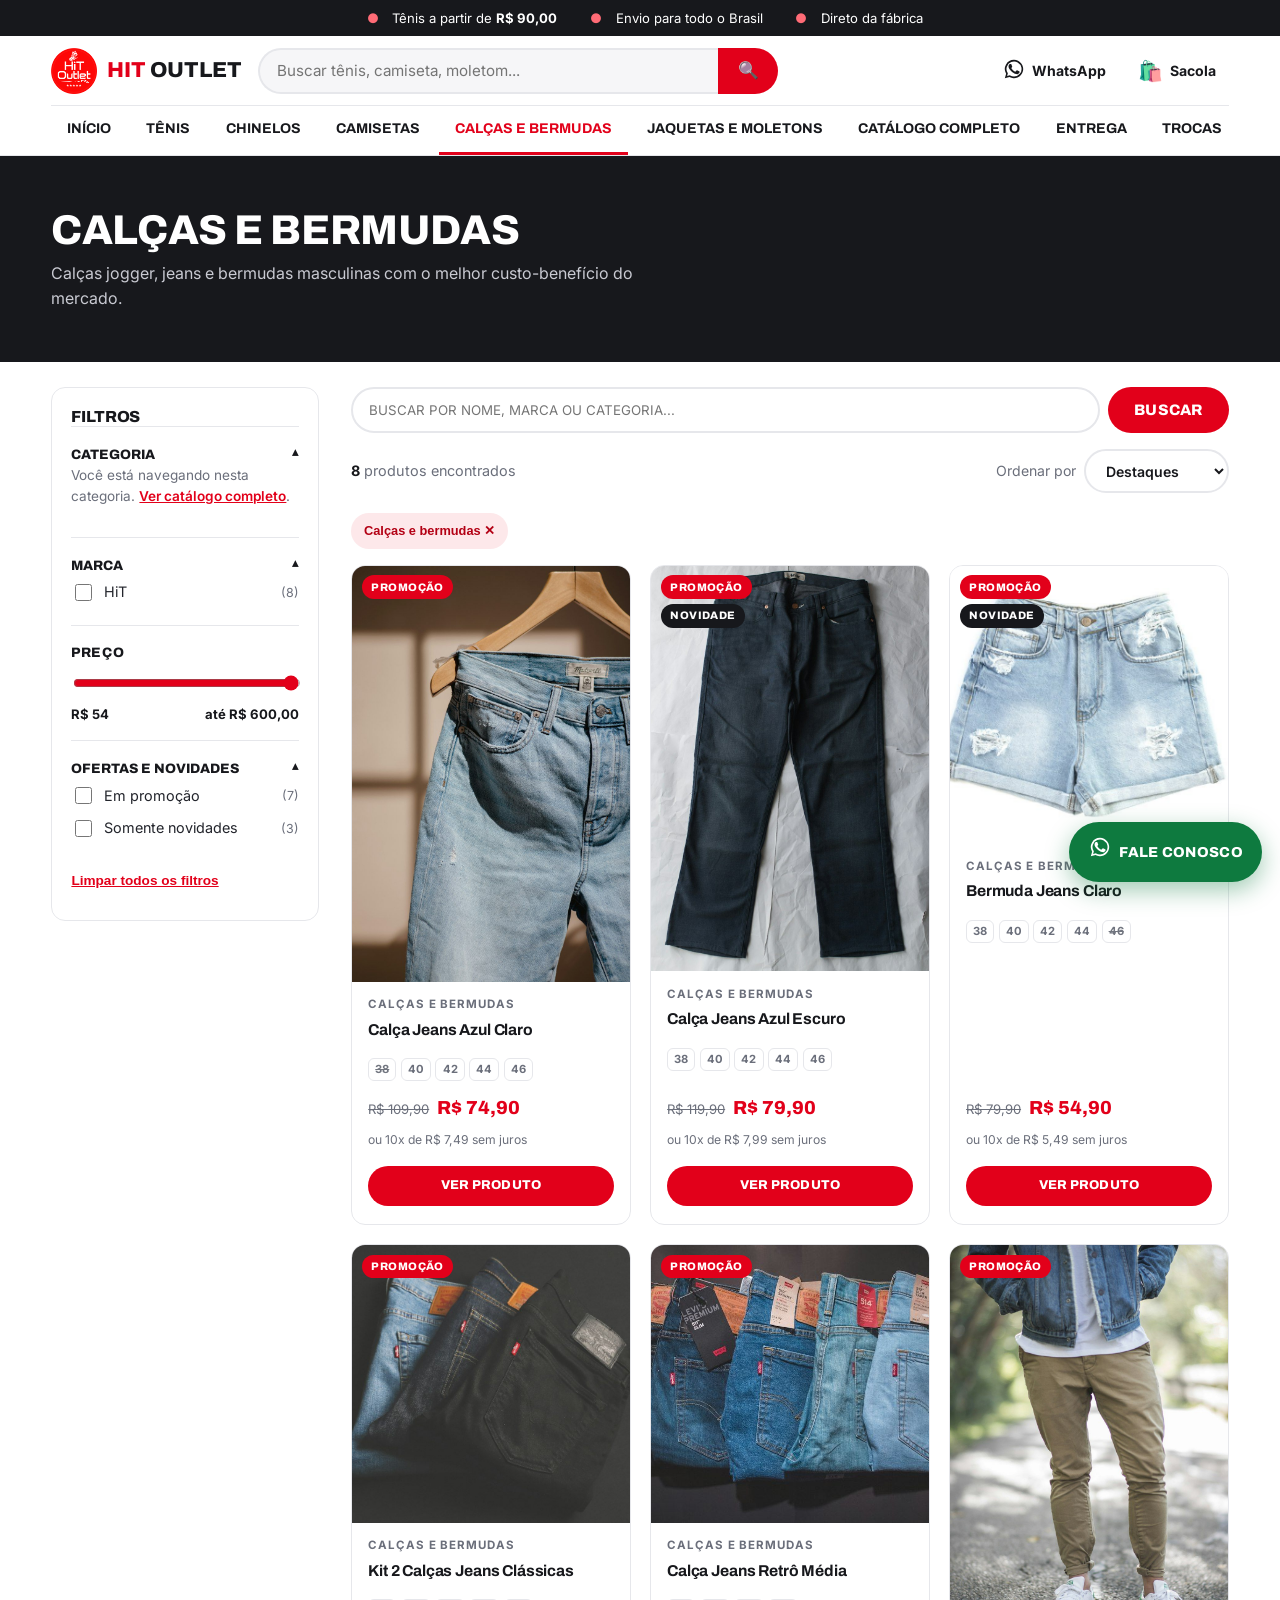
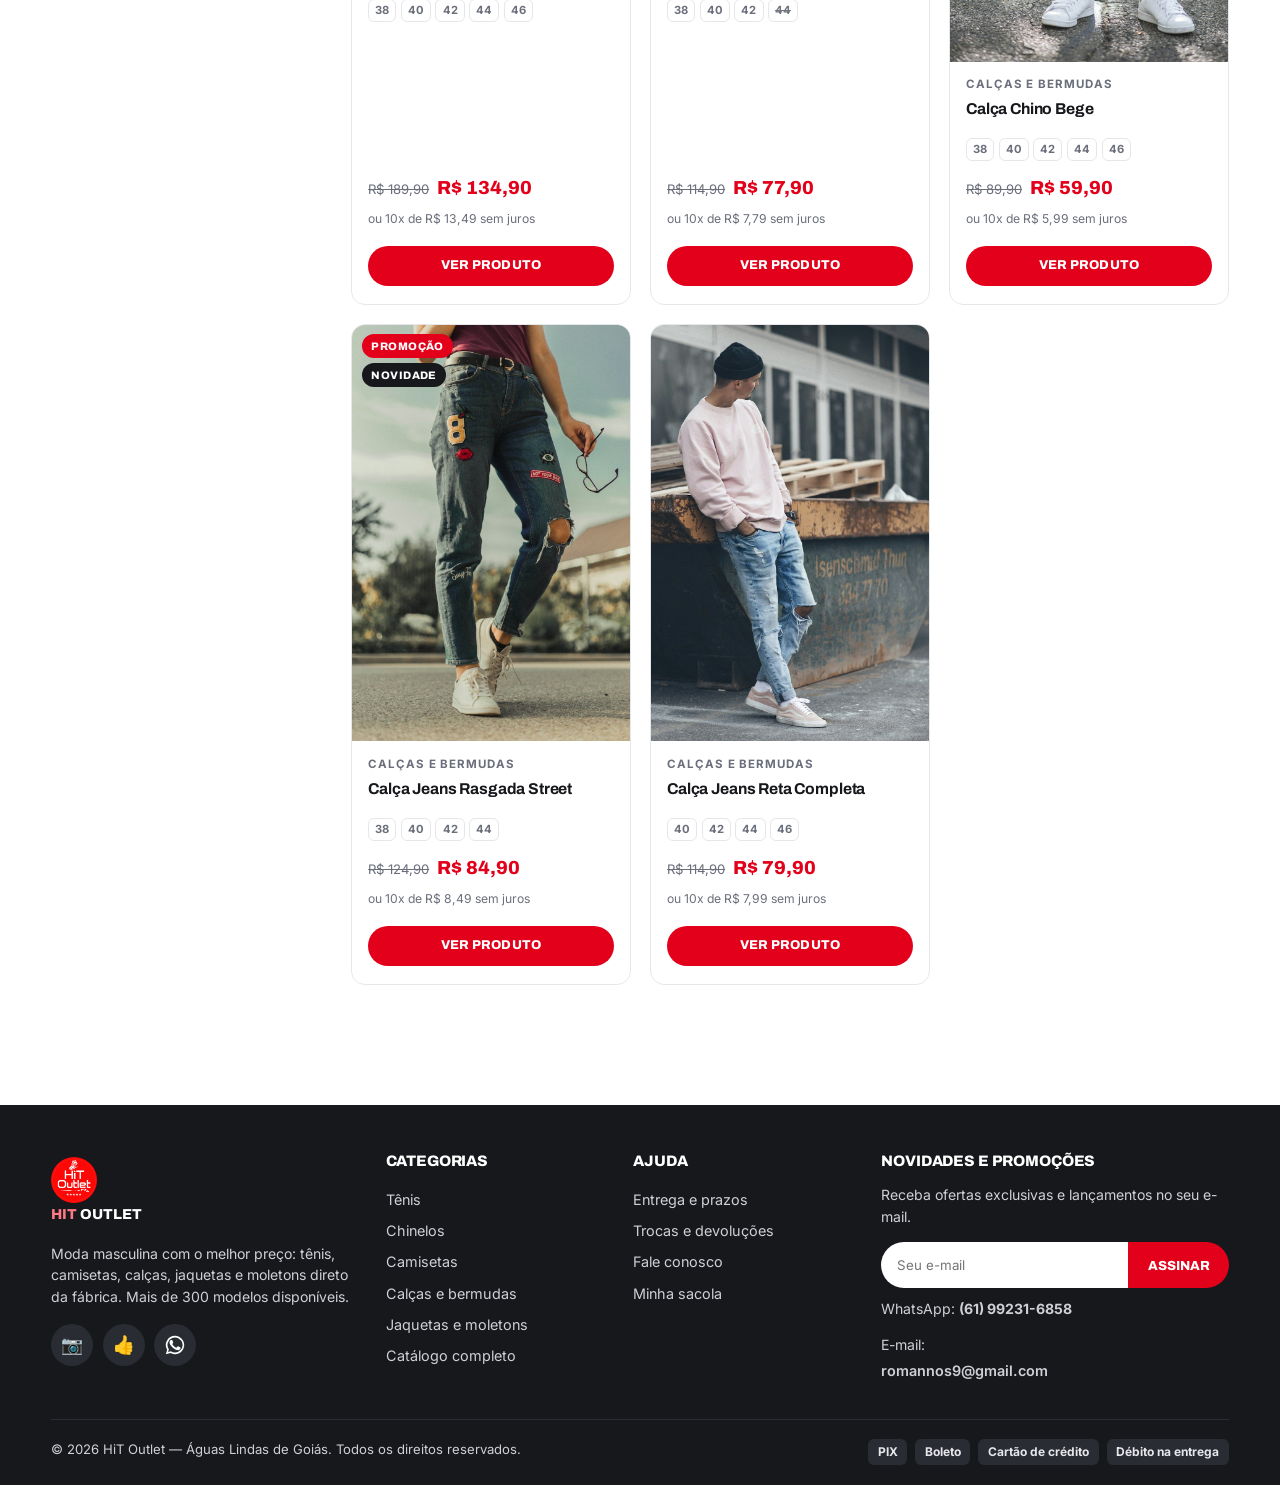
==== commit b158ff6a: "Aplica dados reais da loja coletados no Instagram e corrige acessibilidade Dados reais (Instagram @h" ====
--- a/calcas-bermudas.html
+++ b/calcas-bermudas.html
@@ -1,4 +1,4 @@
-﻿<!DOCTYPE html>
+<!DOCTYPE html>
 <html lang="pt-BR">
 <head>
   <meta charset="UTF-8">
@@ -55,16 +55,16 @@
             <div class="grupo-filtro">
               <div class="titulo-grupo">Preço</div>
               <label class="somente-leitor" for="filtro-faixa">Preço máximo</label>
-              <input type="range" id="filtro-faixa" min="79" max="600" step="10">
+              <input type="range" id="filtro-faixa" min="30" max="600" step="10">
               <div class="faixa-preco-valores">
-                <span>R$ 79</span>
+                <span id="faixa-minimo">R$ 30</span>
                 <span id="faixa-valor"></span>
               </div>
             </div>
 
             <div class="grupo-filtro">
               <button class="btn-toggle-filtro" data-alvo="filtro-cupons-wrap" aria-expanded="true">
-                Ofertas e cupons <span class="seta">▾</span>
+                Ofertas e novidades <span class="seta">▾</span>
               </button>
               <div class="filtro-aberto mostrar" id="filtro-cupons-wrap">
                 <div id="filtro-cupons"></div>
--- a/css/style.css
+++ b/css/style.css
@@ -511,7 +511,7 @@
   color: var(--texto-suave);
 }
 .vazio-estado .icone { font-size: 2.6rem; margin-bottom: .6rem; }
-.vazio-estado h3 { color: var(--grafite); }
+.vazio-estado h1, .vazio-estado h3 { color: var(--grafite); font-size: 1.4rem; }
 
 /* ---------- página do produto ---------- */
 .pagina-produto { display: grid; grid-template-columns: 1fr 1fr; gap: 2.6rem; align-items: start; }
@@ -827,7 +827,9 @@
 .cabecalho-pagina p { color: #c9cad2; margin: .4rem 0 0; max-width: 60ch; }
 
 .conteudo-pagina { padding: clamp(2rem, 5vw, 3.4rem) 0; }
-.conteudo-pagina p a, .conteudo-pagina li a { text-decoration: underline; font-weight: 600; }
+/* Links dentro de texto corrido precisam de sublinhado para se
+   distinguirem do texto (WCAG 1.4.1 — Lighthouse link-in-text-block). */
+main p a, main li a, footer p a { text-decoration: underline; font-weight: 600; }
 .conteudo-pagina h2 { margin-top: 1.8rem; font-size: 1.25rem; }
 .conteudo-pagina h3 { margin-top: 1.4rem; }
 .conteudo-pagina ul { padding-left: 1.2rem; }
@@ -838,6 +840,44 @@
 .cartao-info .icone { font-size: 1.8rem; margin-bottom: .5rem; }
 .cartao-info h3 { margin-bottom: .35rem; }
 .cartao-info p { font-size: .9rem; color: var(--texto-suave); margin: 0; }
+
+/* ---------- Ofertas reais (home) ---------- */
+.secao-ofertas { background: var(--fundo); }
+.grade-ofertas {
+  display: grid;
+  grid-template-columns: repeat(auto-fit, minmax(260px, 1fr));
+  gap: 1.2rem;
+  margin-top: 1.6rem;
+}
+.card-oferta {
+  background: #fff;
+  border: 1px solid var(--linha);
+  border-radius: var(--raio);
+  padding: 1.5rem 1.4rem;
+  display: flex;
+  flex-direction: column;
+  align-items: flex-start;
+  gap: .3rem;
+}
+.card-oferta .icone-oferta { font-size: 1.9rem; line-height: 1; }
+.card-oferta .valor-oferta {
+  font-family: var(--fonte-titulo);
+  font-size: clamp(1.9rem, 3vw, 2.3rem);
+  font-weight: 900;
+  letter-spacing: -.02em;
+  color: var(--vermelho);
+  margin: .3rem 0 0;
+}
+.card-oferta h3 { margin: 0; font-size: 1.05rem; }
+.card-oferta .texto-pequeno { color: var(--texto-suave); margin: 0; flex: 1; }
+.card-oferta .btn { margin-top: .9rem; }
+.card-oferta-destaque {
+  background: var(--vermelho);
+  border-color: var(--vermelho);
+}
+.card-oferta-destaque .valor-oferta,
+.card-oferta-destaque h3 { color: #fff; }
+.card-oferta-destaque .texto-pequeno { color: #fff; }
 
 .tabela-simples { width: 100%; border-collapse: collapse; margin: 1rem 0; font-size: .92rem; }
 .tabela-simples th, .tabela-simples td { border: 1px solid var(--linha); padding: .7rem .9rem; text-align: left; }
@@ -894,6 +934,7 @@
 .icone-whatsapp { background: #e3f7ec; }
 .icone-instagram { background: #fbeaf3; }
 .icone-facebook { background: #e8f0fe; }
+.icone-email { background: var(--vermelho-claro); }
 .icone-mapa { background: var(--vermelho-claro); }
 
 /* ---------- rodapé ---------- */
@@ -904,7 +945,7 @@
   gap: 2rem;
   padding: 3rem 0 2rem;
 }
-.rodape h4 { color: #fff; font-size: .95rem; text-transform: uppercase; margin-bottom: .9rem; }
+.rodape h2 { color: #fff; font-size: .95rem; text-transform: uppercase; margin-bottom: .9rem; }
 .rodape a { color: #cfd0d6; display: block; padding: .28rem 0; font-size: .9rem; text-decoration: none; }
 .rodape a:hover { color: #fff; }
 .rodape .marca { color: #fff; margin-bottom: .8rem; }
